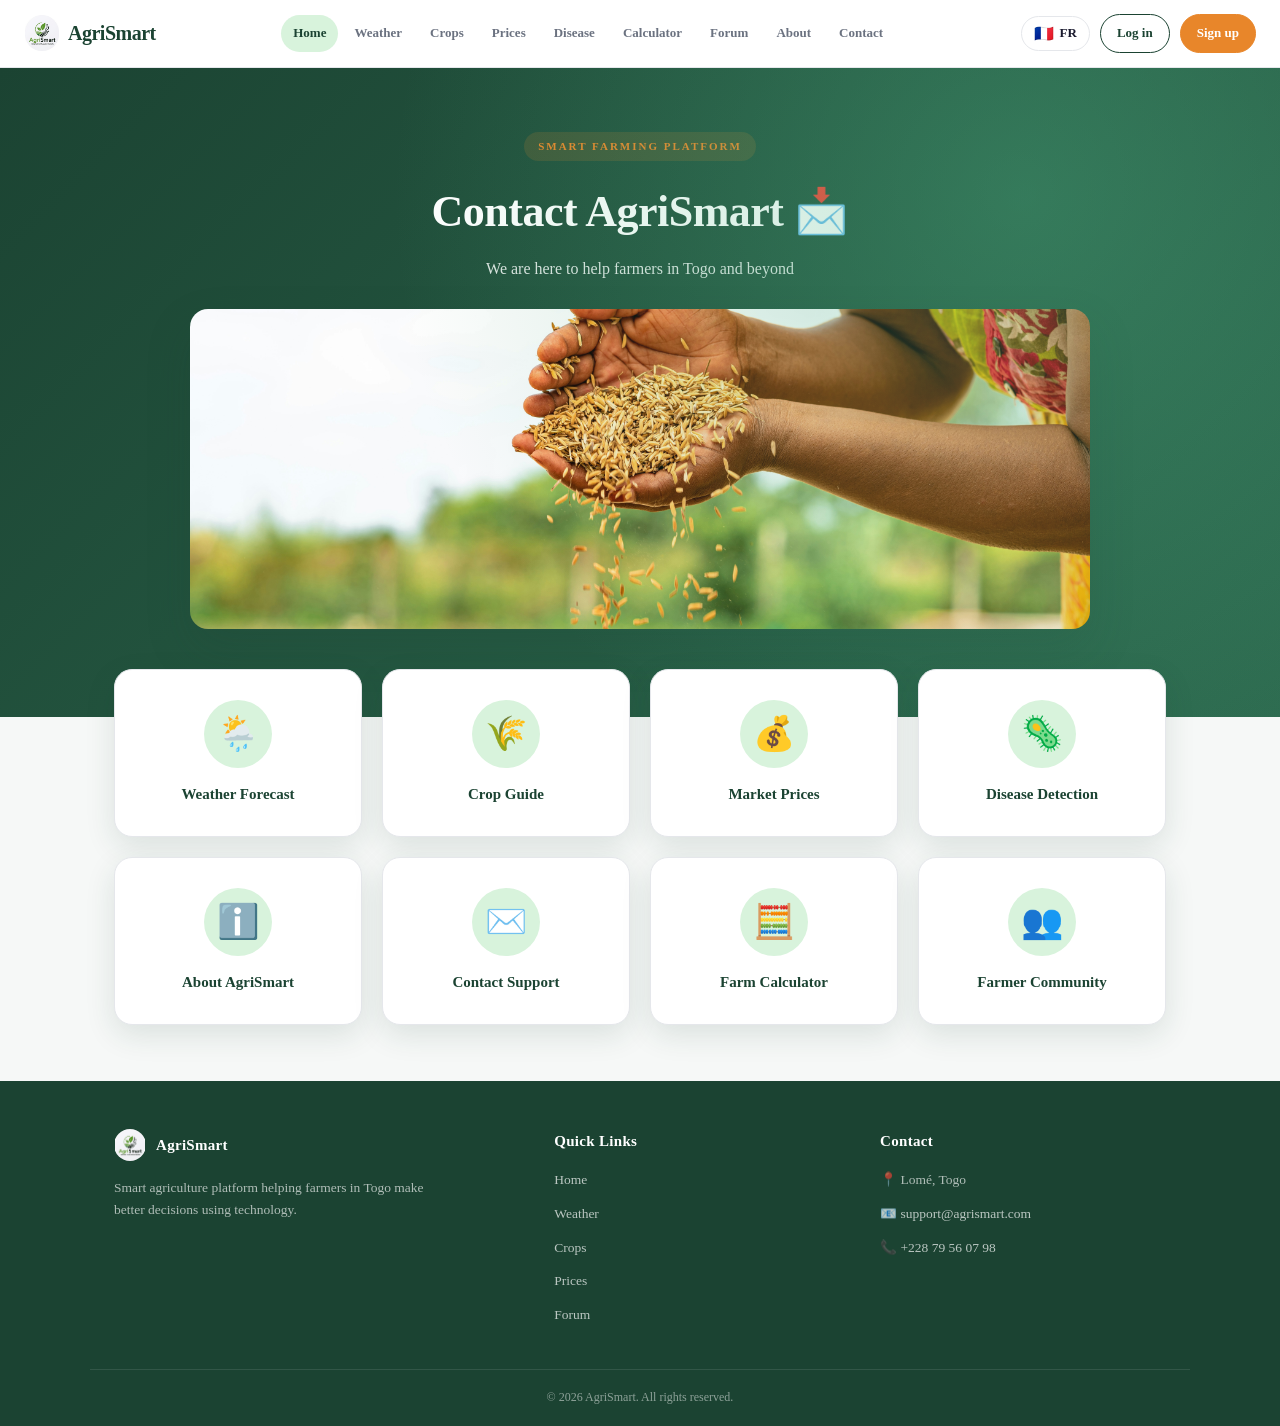
==== index.html @ a6953a68 "Second Commit" ====
<!DOCTYPE html>
<html lang="en">
<head>
    <meta charset="UTF-8">
    <meta name="viewport" content="width=device-width, initial-scale=1.0">
    <title>AgriSmart</title>
    <link rel="icon" type="image/x-icon" href="assets/images/favicon.ico">
    <link rel="stylesheet" href="assets/css/style.css">
</head>
<body>

<nav class="topnav" aria-label="Navigation principale">
    <a href="index.html" class="topnav-brand"><img src="assets/images/logo.png" alt="AgriSmart" class="brand-logo">AgriSmart</a>
    <div class="topnav-links">
        <a href="index.html" id="navHome">Home</a>
        <a href="weather.html" id="navWeather">Weather</a>
        <a href="crop.html" id="navCrops">Crops</a>
        <a href="prices.html" id="navPrices">Prices</a>
        <a href="disease.html" id="navDisease">Disease</a>
        <a href="calculator.html" id="navCalculator">Calculator</a>
        <a href="forum.html" id="navForum">Forum</a>
        <a href="about.html" id="navAbout">About</a>
        <a href="contact.html" id="navContact">Contact</a>
    </div>
    <div class="topnav-actions">
        <div class="lang-switcher-modern" role="group" aria-label="Sélecteur de langue">
            <button class="lang-flag-btn" id="langToggleBtn" onclick="toggleLanguage()" aria-label="Changer de langue">
                <span id="langFlagIcon">🇬🇧</span>
                <span id="langFlagCode">EN</span>
            </button>
        </div>
        <a href="login.html" class="nav-btn nav-btn-ghost" id="navLoginLink">Se connecter</a>
        <a href="login.html?mode=register" class="nav-btn nav-btn-solid" id="navSignupLink">Créer un compte</a>
    </div>
</nav>

<section class="hero">
    <span class="eyebrow reveal">Smart Farming Platform</span>
    <h1 id="title" class="reveal">Welcome to AgriSmart 🌾</h1>
    <p id="subtitle" class="reveal">
        Your Smart Farming Assistant for Better Harvests in Togo
    </p>

    <div class="slider reveal">
        <div class="slides" role="list" aria-label="Photos illustrant l'agriculture au Togo">
            <img src="assets/images/hero-1.jpg" alt="Producteurs de haricots dans un champ" role="listitem">
            <img src="assets/images/hero-2.jpg" alt="Récolte agricole en cours" role="listitem">
            <img src="assets/images/hero-3.jpg" alt="Agriculteurs travaillant dans un champ" role="listitem">
            <img src="assets/images/hero-4.jpg" alt="Diversité de cultures dans une exploitation agricole" role="listitem">
            <img src="assets/images/hero-5.jpg" alt="Vue d'ensemble d'une récolte" role="listitem">
            <img src="assets/images/hero-6.jpg" alt="Agriculteurs au travail" role="listitem">
        </div>
    </div>
</section>

<div class="menu menu-modern">
    <a href="weather.html" class="menu-card reveal">
        <span class="menu-card-icon">🌦️</span>
        <span class="menu-card-label" id="weatherText">Weather Forecast</span>
    </a>
    <a href="crop.html" class="menu-card reveal reveal-delay-1">
        <span class="menu-card-icon">🌾</span>
        <span class="menu-card-label" id="cropsText">Crop Guide</span>
    </a>
    <a href="prices.html" class="menu-card reveal reveal-delay-2">
        <span class="menu-card-icon">💰</span>
        <span class="menu-card-label" id="pricesText">Market Prices</span>
    </a>
    <a href="disease.html" class="menu-card reveal reveal-delay-3">
        <span class="menu-card-icon">🦠</span>
        <span class="menu-card-label" id="diseaseText">Disease Detection</span>
    </a>
    <a href="about.html" class="menu-card reveal">
        <span class="menu-card-icon">ℹ️</span>
        <span class="menu-card-label" id="aboutText">About AgriSmart</span>
    </a>
    <a href="contact.html" class="menu-card reveal reveal-delay-1">
        <span class="menu-card-icon">✉️</span>
        <span class="menu-card-label" id="contactText">Contact Support</span>
    </a>
    <a href="calculator.html" class="menu-card reveal reveal-delay-2">
        <span class="menu-card-icon">🧮</span>
        <span class="menu-card-label" id="calculatorText">Farm Calculator</span>
    </a>
    <a href="forum.html" class="menu-card reveal reveal-delay-3">
        <span class="menu-card-icon">👥</span>
        <span class="menu-card-label" id="forumText">Farmer Community</span>
    </a>
</div>

<footer class="footer footer-modern">
    <div class="footer-container footer-container-modern">

        <div class="footer-box footer-brand-box">
            <h3><img src="assets/images/logo.png" alt="" class="footer-logo">AgriSmart</h3>
            <p id="footerDescription">
                Smart agriculture platform helping farmers in Togo make better decisions using technology.
            </p>
        </div>

        <div class="footer-box">
            <h3 id="quickLinks">Quick Links</h3>
            <a href="index.html" id="homeLink">Home</a>
            <a href="weather.html" id="weatherLink">Weather</a>
            <a href="crop.html" id="cropsLink">Crops</a>
            <a href="prices.html" id="pricesLink">Prices</a>
            <a href="forum.html" id="forumLink">Forum</a>
        </div>

        <div class="footer-box">
            <h3 id="contactHeading">Contact</h3>
            <p class="footer-contact-line">📍 Lomé, Togo</p>
            <a href="mailto:support@agrismart.com" class="footer-contact-line footer-contact-link">📧 support@agrismart.com</a>
            <a href="tel:+22879560798" class="footer-contact-line footer-contact-link">📞 +228 79 56 07 98</a>
        </div>

    </div>

    <div class="footer-bottom">
        <p id="copyright">
            © 2026 AgriSmart. All rights reserved.
        </p>
    </div>
</footer>
<script src="assets/js/script.js"></script>
</body>
</html>
---- assets/css/style.css ----
/* =========================================================
   AgriSmart — Design System (adapted from AgroPrix tokens)
   ========================================================= */

:root {
  --forest-dark: #1B4332;
  --forest: #2D6A4F;
  --forest-light: #40916C;
  --mint: #52B788;
  --mint-pale: #D8F3DC;
  --mint-pale-2: #B7E4C7;
  --gold: #E8862A;
  --gold-dark: #C96F1E;

  --text: #1A1A2E;
  --text-muted: #6B7280;
  --bg-light: #F6F8F7;
  --bg-white: #FFFFFF;
  --border: #E5E7EB;

  --radius-card: 18px;
  --radius-pill: 999px;
  --shadow-sm: 0 2px 8px rgba(27, 67, 50, 0.06);
  --shadow-md: 0 10px 30px rgba(27, 67, 50, 0.12);
  --shadow-lg: 0 20px 45px rgba(27, 67, 50, 0.18);
}

* { box-sizing: border-box; }

:focus-visible {
  outline: 3px solid var(--forest-light);
  outline-offset: 2px;
}

.sr-only {
  position: absolute;
  width: 1px;
  height: 1px;
  padding: 0;
  margin: -1px;
  overflow: hidden;
  clip: rect(0, 0, 0, 0);
  white-space: nowrap;
  border: 0;
}

body {
  margin: 0;
  font-family: Cambria, Georgia, "Times New Roman", serif;
  color: var(--text);
  background: var(--bg-light);
  line-height: 1.6;
  -webkit-font-smoothing: antialiased;
}

h1, h2, h3 {
  font-weight: 800;
  letter-spacing: -0.5px;
  color: var(--forest-dark);
  margin: 0 0 8px;
}

p { color: var(--text-muted); margin: 0 0 12px; }

a { color: inherit; text-decoration: none; }

img { max-width: 100%; display: block; }

/* =========================================================
   TOP NAV ACTIONS (langue, connexion, inscription)
   ========================================================= */

.topnav-actions {
  display: flex;
  align-items: center;
  gap: 10px;
}

.lang-flag-btn {
  display: flex;
  align-items: center;
  gap: 6px;
  border: 1.5px solid var(--border);
  background: var(--bg-white);
  color: var(--text);
  font-size: 13px;
  font-weight: 700;
  padding: 7px 12px;
  border-radius: var(--radius-pill);
  cursor: pointer;
  transition: 0.2s;
}

.lang-flag-btn span:first-child { font-size: 16px; }

.lang-flag-btn:hover {
  border-color: var(--forest-light);
  background: var(--mint-pale);
}

.nav-btn {
  font-size: 13px;
  font-weight: 700;
  padding: 8px 16px;
  border-radius: var(--radius-pill);
  transition: 0.2s;
  white-space: nowrap;
}

.nav-btn-ghost {
  color: var(--forest-dark);
  border: 1.5px solid var(--forest-dark);
  background: transparent;
}

.nav-btn-ghost:hover {
  background: var(--mint-pale);
}

.nav-btn-solid {
  background: var(--gold);
  color: #fff !important;
  border: 1.5px solid var(--gold);
}

.nav-btn-solid:hover {
  background: var(--gold-dark);
  border-color: var(--gold-dark);
}

/* =========================================================
   TOP NAV (site-wide)
   ========================================================= */

.topnav {
  background: var(--bg-white);
  border-bottom: 1px solid var(--border);
  padding: 14px 24px;
  display: flex;
  align-items: center;
  justify-content: space-between;
  flex-wrap: wrap;
  gap: 12px;
  position: sticky;
  top: 0;
  z-index: 50;
}

.topnav-brand {
  font-size: 20px;
  font-weight: 900;
  color: var(--forest-dark);
  display: flex;
  align-items: center;
  gap: 8px;
  letter-spacing: -0.5px;
  text-decoration: none;
}

.brand-logo {
  height: 36px;
  width: 36px;
  object-fit: contain;
  border-radius: 50%;
}

.topnav-links {
  display: flex;
  gap: 4px;
  flex-wrap: wrap;
}

.topnav-links a {
  font-size: 13px;
  font-weight: 600;
  color: var(--text-muted);
  padding: 8px 12px;
  border-radius: var(--radius-pill);
  transition: 0.2s;
}

.topnav-links a:hover,
.topnav-links a.current {
  background: var(--mint-pale);
  color: var(--forest-dark);
}

/* =========================================================
   HERO (index page)
   ========================================================= */


.hero {
  position: relative;
  background: linear-gradient(135deg, var(--forest-dark), var(--forest));
  color: #fff;
  padding: 64px 24px 88px;
  text-align: center;
  overflow: hidden;
}

.hero::after {
  content: "";
  position: absolute;
  inset: 0;
  background: radial-gradient(circle at 80% 20%, rgba(82,183,136,0.35), transparent 55%);
  pointer-events: none;
}

.hero h1 {
  color: #fff;
  font-size: clamp(28px, 5vw, 44px);
  font-weight: 900;
  position: relative;
}

.hero p#subtitle,
.hero p {
  color: rgba(255,255,255,0.85);
  font-size: 16px;
  max-width: 560px;
  margin: 0 auto 28px;
  position: relative;
}

.hero .eyebrow {
  display: inline-block;
  font-size: 11px;
  font-weight: 700;
  letter-spacing: 2px;
  text-transform: uppercase;
  color: var(--gold);
  background: rgba(232,134,42,0.15);
  padding: 6px 14px;
  border-radius: var(--radius-pill);
  margin-bottom: 16px;
  position: relative;
}

/* Slider */
.slider {
  max-width: 900px;
  margin: 0 auto;
  border-radius: var(--radius-card);
  overflow: hidden;
  box-shadow: var(--shadow-lg);
  position: relative;
}

.slides {
  display: flex;
  overflow-x: auto;
  scroll-snap-type: x mandatory;
  scrollbar-width: none;
}

.slides::-webkit-scrollbar { display: none; }

.slides img {
  scroll-snap-align: start;
  flex: 0 0 100%;
  width: 100%;
  height: 320px;
  object-fit: cover;
}

/* =========================================================
   PAGE HEADER (inner pages)
   ========================================================= */

.page-header,
.contact-header,
.calc-header,
.forum-header {
  background: linear-gradient(135deg, var(--forest-dark), var(--forest));
  color: #fff;
  padding: 48px 24px;
  text-align: center;
}

.page-header h1,
.contact-header h1,
.calc-header h1,
.forum-header h1 {
  color: #fff;
  font-size: clamp(24px, 4vw, 32px);
}

.page-header p,
.contact-header p,
.calc-header p,
.forum-header p {
  color: rgba(255,255,255,0.85);
  max-width: 480px;
  margin: 0 auto;
}

/* =========================================================
   MENU CARDS (index navigation)
   ========================================================= */

.menu {
  display: grid;
  grid-template-columns: repeat(auto-fit, minmax(220px, 1fr));
  gap: 18px;
  max-width: 1000px;
  margin: -48px auto 48px;
  padding: 0 24px;
  position: relative;
  z-index: 2;
}

.menu .card {
  background: var(--bg-white);
  border: 1px solid var(--border);
  border-radius: var(--radius-card);
  padding: 26px 20px;
  text-align: center;
  font-size: 16px;
  font-weight: 700;
  color: var(--forest-dark);
  box-shadow: var(--shadow-md);
  transition: transform 0.25s ease, box-shadow 0.25s ease;
  width: auto;
  margin: 0;
  display: flex;
  align-items: center;
  justify-content: center;
  min-height: 100px;
}

.menu .card:hover {
  transform: translateY(-5px);
  box-shadow: var(--shadow-lg);
  color: var(--forest);
}

/* =========================================================
   GENERIC CARD PATTERNS
   ========================================================= */

.card-container {
  display: grid;
  grid-template-columns: repeat(auto-fit, minmax(220px, 1fr));
  gap: 18px;
  max-width: 1000px;
  margin: 0 auto 48px;
  padding: 0 24px;
}

.card-box,
.price-card,
.about-card,
.weather-box,
.advice-box,
.forecast-card {
  background: var(--bg-white);
  border: 1px solid var(--border);
  border-radius: var(--radius-card);
  padding: 22px;
  box-shadow: var(--shadow-sm);
  transition: transform 0.25s ease, box-shadow 0.25s ease;
}

.card-box:hover,
.price-card:hover,
.forecast-card:hover {
  transform: translateY(-4px);
  box-shadow: var(--shadow-md);
  cursor: pointer;
}

.forecast-card { text-align: center; }

.price-card.best-price {
  border-color: var(--gold);
  box-shadow: 0 0 0 2px rgba(232,134,42,0.25), var(--shadow-md);
}

.price-card.best-price::before {
  content: "MEILLEUR PRIX";
  display: inline-block;
  font-size: 9px;
  font-weight: 700;
  letter-spacing: 1.5px;
  color: #fff;
  background: var(--gold);
  padding: 4px 10px;
  border-radius: 4px;
  margin-bottom: 10px;
}

/* Section container generic */
.about-container,
.weather-container,
.forecast-container,
.upload-container,
.calc-container,
.forum-container,
.contact-container,
.search-box,
.action-bar {
  max-width: 900px;
  margin: 32px auto;
  padding: 0 24px;
}

.weather-container,
.forecast-container {
  display: grid;
  grid-template-columns: repeat(auto-fit, minmax(220px, 1fr));
  gap: 18px;
}

.about-container {
  display: grid;
  gap: 18px;
}

/* =========================================================
   SEARCH / ACTION BAR
   ========================================================= */

.search-box input,
.action-bar { text-align: center; }

.search-box input {
  width: 100%;
  padding: 14px 18px;
  border: 1px solid var(--border);
  border-radius: var(--radius-pill);
  font-size: 14px;
  font-family: inherit;
  outline: none;
  transition: 0.2s;
}

.search-box input:focus { border-color: var(--forest-light); box-shadow: 0 0 0 3px var(--mint-pale); }

/* =========================================================
   BUTTONS
   ========================================================= */

button,
.back-btn,
.upload-btn {
  font-family: inherit;
  font-size: 14px;
  font-weight: 700;
  border: none;
  border-radius: var(--radius-pill);
  padding: 12px 22px;
  cursor: pointer;
  transition: 0.2s;
  display: inline-block;
}

button {
  background: var(--forest);
  color: #fff;
}

button:hover { background: var(--forest-light); transform: translateY(-2px); }

#highlightBtn,
#analyzeBtn,
#sendBtn,
#postBtn {
  background: var(--gold);
}

#highlightBtn:hover,
#analyzeBtn:hover,
#sendBtn:hover,
#postBtn:hover {
  background: var(--gold-dark);
}

.upload-btn {
  background: var(--mint-pale);
  color: var(--forest-dark);
  border: 1px dashed var(--forest-light);
}

.upload-btn:hover { background: var(--mint-pale-2); }

.upload-container input[type="file"] {
  display: block;
  margin: 12px auto 0;
  font-size: 13px;
  max-width: 280px;
}

.back-container {
  text-align: center;
  margin: 8px auto 40px;
}

.back-btn {
  background: transparent;
  color: var(--forest);
  border: 1px solid var(--border);
  padding: 10px 20px;
}

.back-btn:hover { background: var(--mint-pale); border-color: var(--forest-light); }

/* =========================================================
   WEATHER / ADVICE
   ========================================================= */

.weather-box, .advice-box { text-align: center; }

/* =========================================================
   DISEASE / UPLOAD
   ========================================================= */

.upload-container {
  background: var(--bg-white);
  border: 1px solid var(--border);
  border-radius: var(--radius-card);
  padding: 32px 24px;
  text-align: center;
  box-shadow: var(--shadow-sm);
}

.preview-box {
  margin: 18px auto;
  display: flex;
  justify-content: center;
}

.preview-box img {
  border-radius: 12px;
  box-shadow: var(--shadow-sm);
}

#result {
  margin-top: 16px;
  font-weight: 700;
  color: var(--forest-dark);
}

/* =========================================================
   CALCULATOR
   ========================================================= */

.calc-container {
  background: var(--bg-white);
  border: 1px solid var(--border);
  border-radius: var(--radius-card);
  padding: 32px 24px;
  box-shadow: var(--shadow-sm);
}

.calc-container label {
  display: block;
  font-weight: 700;
  font-size: 13px;
  color: var(--forest-dark);
  margin: 14px 0 6px;
  text-align: left;
}

.calc-container input {
  width: 100%;
  padding: 12px 14px;
  border: 1px solid var(--border);
  border-radius: 10px;
  font-family: inherit;
  font-size: 14px;
  outline: none;
}

.calc-container input:focus { border-color: var(--forest-light); box-shadow: 0 0 0 3px var(--mint-pale); }

.calc-container button { margin-top: 18px; width: 100%; }

.result {
  margin-top: 20px;
  background: var(--mint-pale);
  border-radius: 12px;
  padding: 16px;
  text-align: center;
}

.result h2 { font-size: 14px; margin-bottom: 4px; }
.result p { color: var(--forest-dark); font-weight: 700; font-size: 18px; margin: 0; }

/* =========================================================
   FORUM
   ========================================================= */

.post-box {
  background: var(--bg-white);
  border: 1px solid var(--border);
  border-radius: var(--radius-card);
  padding: 24px;
  box-shadow: var(--shadow-sm);
  margin-bottom: 24px;
}

.post-box input,
.post-box textarea {
  width: 100%;
  padding: 12px 14px;
  border: 1px solid var(--border);
  border-radius: 10px;
  font-family: inherit;
  font-size: 14px;
  outline: none;
  margin-bottom: 12px;
  resize: vertical;
}

.post-box input:focus,
.post-box textarea:focus { border-color: var(--forest-light); box-shadow: 0 0 0 3px var(--mint-pale); }

.posts { display: grid; gap: 14px; }

.post {
  background: var(--bg-white);
  border: 1px solid var(--border);
  border-left: 4px solid var(--mint);
  border-radius: 12px;
  padding: 16px 18px;
  box-shadow: var(--shadow-sm);
}

.post h3 { font-size: 14px; margin-bottom: 4px; color: var(--forest); }
.post p { margin: 0; font-size: 14px; }

/* =========================================================
   CONTACT
   ========================================================= */

.contact-container {
  display: grid;
  grid-template-columns: 1.3fr 1fr;
  gap: 24px;
}

@media (max-width: 720px) {
  .contact-container { grid-template-columns: 1fr; }
}

.contact-form,
.contact-info {
  background: var(--bg-white);
  border: 1px solid var(--border);
  border-radius: var(--radius-card);
  padding: 26px;
  box-shadow: var(--shadow-sm);
}

.contact-form label {
  display: block;
  font-weight: 700;
  font-size: 13px;
  color: var(--forest-dark);
  margin: 12px 0 6px;
}

.contact-form label:first-child { margin-top: 0; }

.contact-form input,
.contact-form textarea {
  width: 100%;
  padding: 12px 14px;
  border: 1px solid var(--border);
  border-radius: 10px;
  font-family: inherit;
  font-size: 14px;
  outline: none;
  resize: vertical;
}

.contact-form input:focus,
.contact-form textarea:focus { border-color: var(--forest-light); box-shadow: 0 0 0 3px var(--mint-pale); }

.contact-form button { margin-top: 16px; width: 100%; }

.contact-info h2 { font-size: 16px; }
.contact-info h3 { font-size: 14px; margin-top: 18px; }
.contact-info p { font-size: 14px; }

/* =========================================================
   FOOTER
   ========================================================= */

.footer {
  background: var(--forest-dark);
  color: rgba(255,255,255,0.75);
  margin-top: 40px;
}

.footer-container {
  max-width: 1100px;
  margin: 0 auto;
  padding: 48px 24px 32px;
  display: grid;
  grid-template-columns: 1.4fr 1fr 1fr;
  gap: 40px;
  text-align: left;
}

.footer-container-modern {
  border-bottom: 1px solid rgba(255,255,255,0.1);
}

.footer-box { text-align: left; }

.footer-brand-box h3 {
  display: flex;
  align-items: center;
  gap: 10px;
}

.footer-logo {
  height: 32px;
  width: 32px;
  border-radius: 50%;
  object-fit: contain;
}

.footer-brand-box p {
  max-width: 320px;
  line-height: 1.6;
}

.footer-box h3 {
  color: #fff;
  font-size: 15px;
  font-weight: 800;
  margin-bottom: 16px;
  letter-spacing: 0.3px;
}

.footer-box p { color: rgba(255,255,255,0.65); font-size: 13.5px; }

.footer-box a {
  display: block;
  color: rgba(255,255,255,0.7);
  font-size: 13.5px;
  margin-bottom: 12px;
  transition: 0.2s;
  width: fit-content;
}

.footer-box a:hover { color: var(--mint); transform: translateX(2px); }

.footer-contact-line {
  margin-bottom: 12px;
  display: flex;
  align-items: center;
  gap: 6px;
}

.footer-contact-link {
  cursor: pointer;
}

.footer-bottom {
  text-align: center;
  padding: 18px 24px;
}

.footer-bottom p { color: rgba(255,255,255,0.5); font-size: 12px; margin: 0; }

@media (max-width: 720px) {
  .footer-container {
    grid-template-columns: 1fr;
    text-align: left;
  }
}

/* =========================================================
   MODERN MENU GRID (index navigation, icon cards)
   ========================================================= */

.menu-modern {
  display: grid;
  grid-template-columns: repeat(auto-fit, minmax(200px, 1fr));
  gap: 20px;
  max-width: 1100px;
  margin: -48px auto 56px;
  padding: 0 24px;
  position: relative;
  z-index: 2;
}

.menu-card {
  background: var(--bg-white);
  border: 1px solid var(--border);
  border-radius: 18px;
  padding: 30px 20px;
  display: flex;
  flex-direction: column;
  align-items: center;
  justify-content: center;
  gap: 14px;
  text-align: center;
  box-shadow: var(--shadow-md);
  transition: transform 0.28s cubic-bezier(0.34, 1.56, 0.64, 1), box-shadow 0.28s ease, background 0.28s ease;
  position: relative;
  overflow: hidden;
}

.menu-card::before {
  content: "";
  position: absolute;
  inset: 0;
  background: linear-gradient(135deg, var(--mint-pale) 0%, transparent 60%);
  opacity: 0;
  transition: opacity 0.28s ease;
}

.menu-card-icon {
  font-size: 34px;
  height: 68px;
  width: 68px;
  display: flex;
  align-items: center;
  justify-content: center;
  background: var(--mint-pale);
  border-radius: 50%;
  transition: transform 0.28s cubic-bezier(0.34, 1.56, 0.64, 1), background 0.28s ease;
  position: relative;
  z-index: 1;
}

.menu-card-label {
  font-size: 15px;
  font-weight: 800;
  color: var(--forest-dark);
  position: relative;
  z-index: 1;
}

.menu-card:hover {
  transform: translateY(-8px) scale(1.02);
  box-shadow: var(--shadow-lg);
}

.menu-card:hover::before {
  opacity: 1;
}

.menu-card:hover .menu-card-icon {
  transform: scale(1.12) rotate(-4deg);
  background: var(--gold);
}

/* =========================================================
   REVEAL ANIMATION
   ========================================================= */

.reveal {
  opacity: 0;
  transform: translateY(24px);
  transition: opacity 0.6s ease, transform 0.6s ease;
}

.reveal.visible { opacity: 1; transform: translateY(0); }

.reveal-delay-1.visible { transition-delay: 0.1s; }
.reveal-delay-2.visible { transition-delay: 0.2s; }
.reveal-delay-3.visible { transition-delay: 0.3s; }
.reveal-delay-4.visible { transition-delay: 0.4s; }

/* =========================================================
   RESPONSIVE
   ========================================================= */

@media (max-width: 600px) {
  .topnav { flex-direction: column; align-items: flex-start; }
  .hero { padding: 48px 16px 72px; }
  .menu { margin-top: -36px; }
}
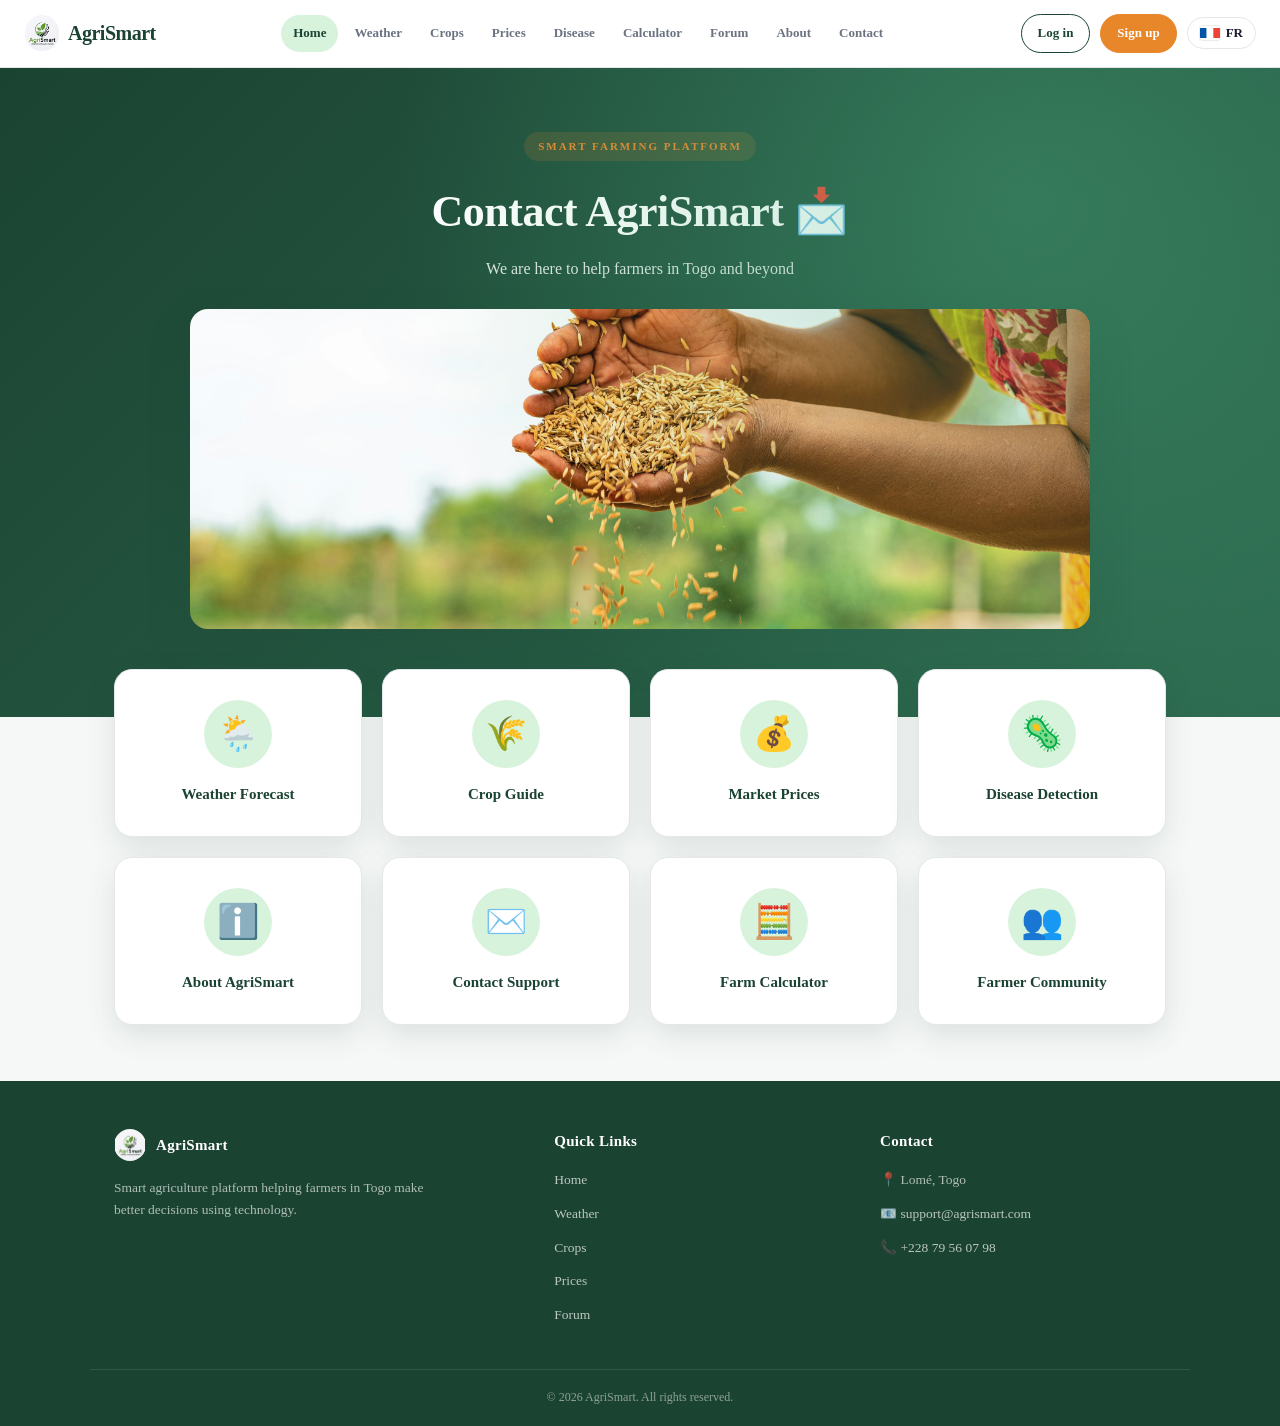
==== commit c4851a3c: "Third Commit" ====
--- a/index.html
+++ b/index.html
@@ -23,14 +23,19 @@
         <a href="contact.html" id="navContact">Contact</a>
     </div>
     <div class="topnav-actions">
+        <a href="login.html" class="nav-btn nav-btn-ghost" id="navLoginLink">Se connecter</a>
+        <a href="login.html?mode=register" class="nav-btn nav-btn-solid" id="navSignupLink">Créer un compte</a>
         <div class="lang-switcher-modern" role="group" aria-label="Sélecteur de langue">
             <button class="lang-flag-btn" id="langToggleBtn" onclick="toggleLanguage()" aria-label="Changer de langue">
-                <span id="langFlagIcon">🇬🇧</span>
+                <span class="flag-icon" id="langFlagIconGB">
+                    <svg viewBox="0 0 60 30" width="20" height="14"><clipPath id="s"><path d="M0,0 v30 h60 v-30 z"/></clipPath><g clip-path="url(#s)"><path d="M0,0 v30 h60 v-30 z" fill="#012169"/><path d="M0,0 L60,30 M60,0 L0,30" stroke="#fff" stroke-width="6"/><path d="M0,0 L60,30 M60,0 L0,30" stroke="#C8102E" stroke-width="2"/><path d="M30,0 v30 M0,15 h60" stroke="#fff" stroke-width="10"/><path d="M30,0 v30 M0,15 h60" stroke="#C8102E" stroke-width="6"/></g></svg>
+                </span>
+                <span class="flag-icon" id="langFlagIconFR" style="display:none;">
+                    <svg viewBox="0 0 60 30" width="20" height="14"><rect width="20" height="30" fill="#0055A4"/><rect x="20" width="20" height="30" fill="#fff"/><rect x="40" width="20" height="30" fill="#EF4135"/></svg>
+                </span>
                 <span id="langFlagCode">EN</span>
             </button>
         </div>
-        <a href="login.html" class="nav-btn nav-btn-ghost" id="navLoginLink">Se connecter</a>
-        <a href="login.html?mode=register" class="nav-btn nav-btn-solid" id="navSignupLink">Créer un compte</a>
     </div>
 </nav>
 
--- a/assets/css/style.css
+++ b/assets/css/style.css
@@ -92,6 +92,14 @@
 }
 
 .lang-flag-btn span:first-child { font-size: 16px; }
+
+.flag-icon {
+  display: inline-flex;
+  align-items: center;
+  border-radius: 3px;
+  overflow: hidden;
+  box-shadow: 0 0 0 1px rgba(0,0,0,0.08);
+}
 
 .lang-flag-btn:hover {
   border-color: var(--forest-light);
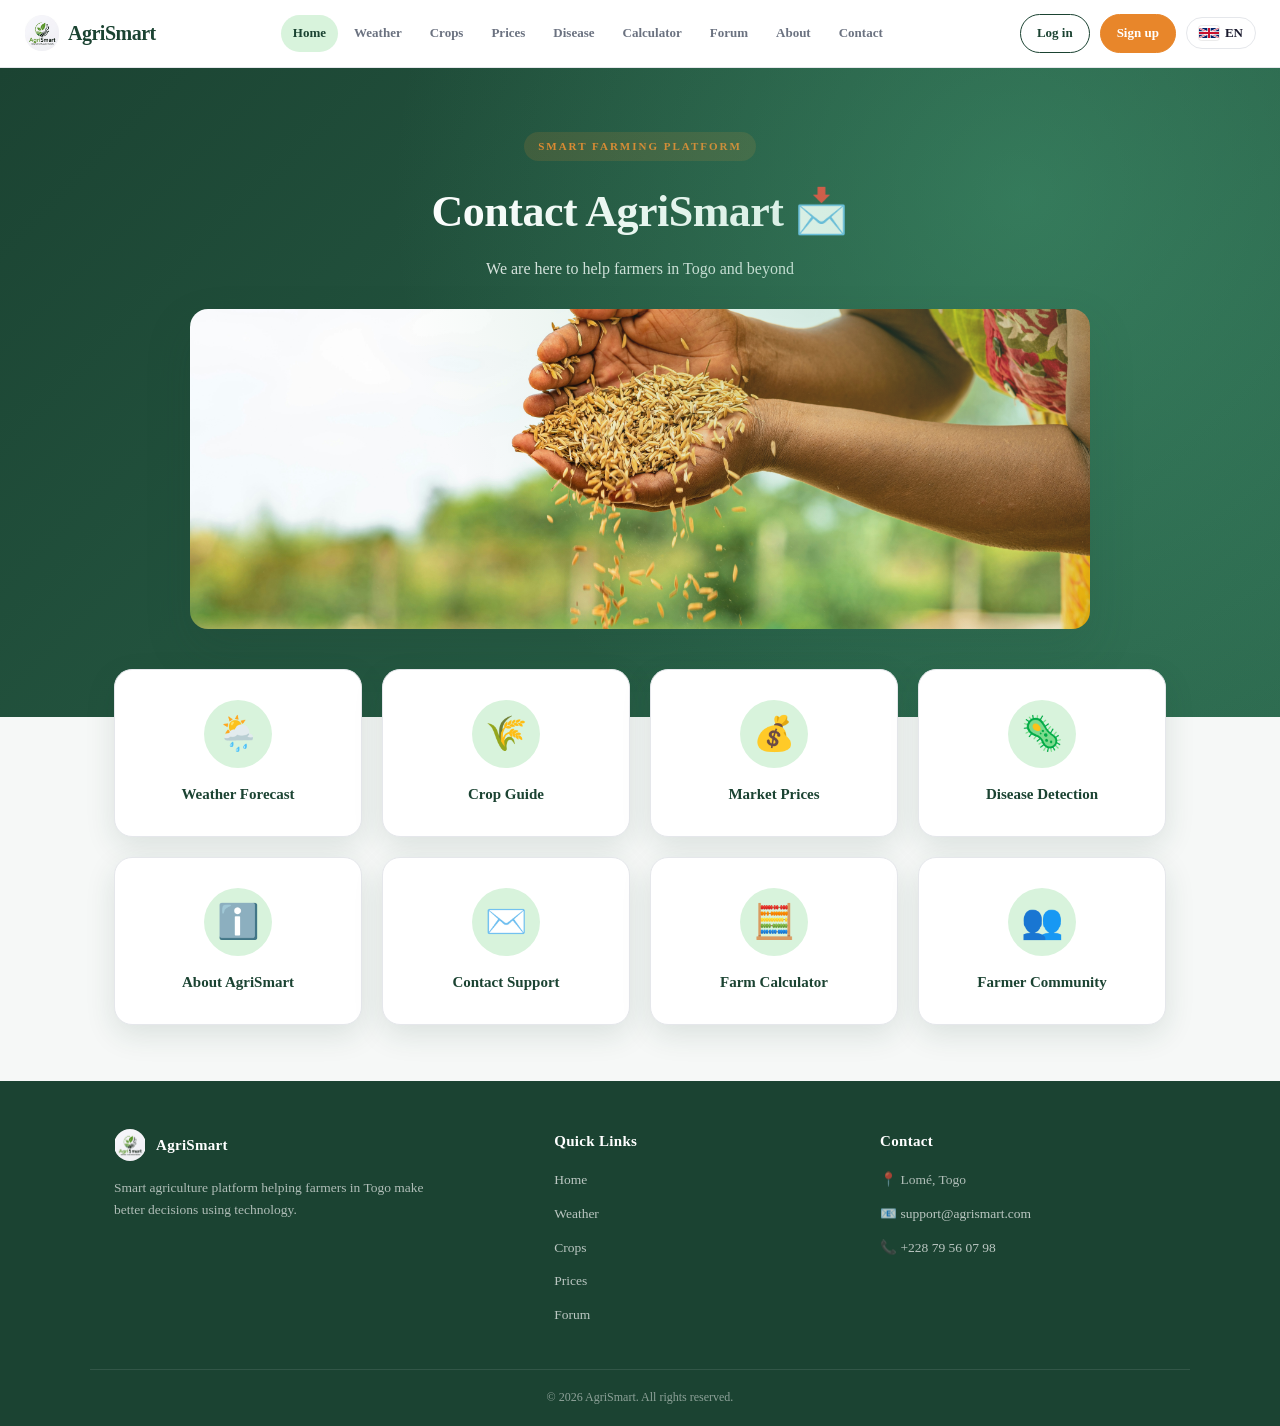
==== commit 8ae99188: "Ajout de la langue Ewe" ====
--- a/index.html
+++ b/index.html
@@ -26,15 +26,55 @@
         <a href="login.html" class="nav-btn nav-btn-ghost" id="navLoginLink">Se connecter</a>
         <a href="login.html?mode=register" class="nav-btn nav-btn-solid" id="navSignupLink">Créer un compte</a>
         <div class="lang-switcher-modern" role="group" aria-label="Sélecteur de langue">
-            <button class="lang-flag-btn" id="langToggleBtn" onclick="toggleLanguage()" aria-label="Changer de langue">
+            <button class="lang-flag-btn" id="langToggleBtn" onclick="toggleLangMenu()" aria-haspopup="true" aria-expanded="false" aria-label="Changer de langue">
                 <span class="flag-icon" id="langFlagIconGB">
                     <svg viewBox="0 0 60 30" width="20" height="14"><clipPath id="s"><path d="M0,0 v30 h60 v-30 z"/></clipPath><g clip-path="url(#s)"><path d="M0,0 v30 h60 v-30 z" fill="#012169"/><path d="M0,0 L60,30 M60,0 L0,30" stroke="#fff" stroke-width="6"/><path d="M0,0 L60,30 M60,0 L0,30" stroke="#C8102E" stroke-width="2"/><path d="M30,0 v30 M0,15 h60" stroke="#fff" stroke-width="10"/><path d="M30,0 v30 M0,15 h60" stroke="#C8102E" stroke-width="6"/></g></svg>
                 </span>
                 <span class="flag-icon" id="langFlagIconFR" style="display:none;">
                     <svg viewBox="0 0 60 30" width="20" height="14"><rect width="20" height="30" fill="#0055A4"/><rect x="20" width="20" height="30" fill="#fff"/><rect x="40" width="20" height="30" fill="#EF4135"/></svg>
                 </span>
+                <span class="flag-icon" id="langFlagIconTG" style="display:none;">
+                    <svg viewBox="0 0 60 30" width="20" height="14">
+                        <rect width="60" height="30" fill="#FFCE00"/>
+                        <rect width="60" height="6" y="0" fill="#006A4E"/>
+                        <rect width="60" height="6" y="12" fill="#006A4E"/>
+                        <rect width="60" height="6" y="24" fill="#006A4E"/>
+                        <rect width="24" height="18" fill="#D21034"/>
+                        <path d="M12,4.5 L13.8,9.3 L19,9.3 L14.8,12.3 L16.4,17.1 L12,14.1 L7.6,17.1 L9.2,12.3 L5,9.3 L10.2,9.3 Z" fill="#fff"/>
+                    </svg>
+                </span>
                 <span id="langFlagCode">EN</span>
             </button>
+            <div class="lang-menu" id="langMenu" role="menu">
+                <button type="button" class="lang-option" id="langOptionEN" onclick="setLanguage('en')" role="menuitem">
+                    <span class="flag-icon">
+                        <svg viewBox="0 0 60 30" width="18" height="12"><clipPath id="s2"><path d="M0,0 v30 h60 v-30 z"/></clipPath><g clip-path="url(#s2)"><path d="M0,0 v30 h60 v-30 z" fill="#012169"/><path d="M0,0 L60,30 M60,0 L0,30" stroke="#fff" stroke-width="6"/><path d="M0,0 L60,30 M60,0 L0,30" stroke="#C8102E" stroke-width="2"/><path d="M30,0 v30 M0,15 h60" stroke="#fff" stroke-width="10"/><path d="M30,0 v30 M0,15 h60" stroke="#C8102E" stroke-width="6"/></g></svg>
+                    </span>
+                    <span>English</span>
+                    <span class="lang-check">✓</span>
+                </button>
+                <button type="button" class="lang-option" id="langOptionFR" onclick="setLanguage('fr')" role="menuitem">
+                    <span class="flag-icon">
+                        <svg viewBox="0 0 60 30" width="18" height="12"><rect width="20" height="30" fill="#0055A4"/><rect x="20" width="20" height="30" fill="#fff"/><rect x="40" width="20" height="30" fill="#EF4135"/></svg>
+                    </span>
+                    <span>Français</span>
+                    <span class="lang-check">✓</span>
+                </button>
+                <button type="button" class="lang-option" id="langOptionEWE" onclick="setLanguage('ewe')" role="menuitem">
+                    <span class="flag-icon">
+                        <svg viewBox="0 0 60 30" width="18" height="12">
+                            <rect width="60" height="30" fill="#FFCE00"/>
+                            <rect width="60" height="6" y="0" fill="#006A4E"/>
+                            <rect width="60" height="6" y="12" fill="#006A4E"/>
+                            <rect width="60" height="6" y="24" fill="#006A4E"/>
+                            <rect width="24" height="18" fill="#D21034"/>
+                            <path d="M12,4.5 L13.8,9.3 L19,9.3 L14.8,12.3 L16.4,17.1 L12,14.1 L7.6,17.1 L9.2,12.3 L5,9.3 L10.2,9.3 Z" fill="#fff"/>
+                        </svg>
+                    </span>
+                    <span>Éwé</span>
+                    <span class="lang-check">✓</span>
+                </button>
+            </div>
         </div>
     </div>
 </nav>
--- a/assets/css/style.css
+++ b/assets/css/style.css
@@ -104,6 +104,69 @@
 .lang-flag-btn:hover {
   border-color: var(--forest-light);
   background: var(--mint-pale);
+}
+
+/* Language dropdown (3 languages: EN / FR / Éwé) */
+.lang-switcher-modern {
+  position: relative;
+}
+
+.lang-menu {
+  position: absolute;
+  top: calc(100% + 8px);
+  right: 0;
+  background: var(--bg-white);
+  border: 1.5px solid var(--border);
+  border-radius: 12px;
+  box-shadow: 0 8px 24px rgba(0,0,0,0.12);
+  padding: 6px;
+  min-width: 168px;
+  z-index: 200;
+  display: none;
+  flex-direction: column;
+  gap: 2px;
+}
+
+.lang-menu.open { display: flex; }
+
+.lang-option {
+  display: flex;
+  align-items: center;
+  gap: 8px;
+  border: none;
+  background: transparent;
+  color: var(--text);
+  font-size: 13px;
+  font-weight: 600;
+  padding: 8px 10px;
+  border-radius: 8px;
+  cursor: pointer;
+  text-align: left;
+  width: 100%;
+}
+
+.lang-option:hover {
+  background: var(--mint-pale);
+}
+
+.lang-option.active {
+  background: var(--mint-pale);
+  color: var(--forest-dark);
+}
+
+.lang-option .flag-icon {
+  flex: 0 0 auto;
+}
+
+.lang-option .lang-check {
+  margin-left: auto;
+  font-size: 12px;
+  color: var(--forest-dark);
+  visibility: hidden;
+}
+
+.lang-option.active .lang-check {
+  visibility: visible;
 }
 
 .nav-btn {
